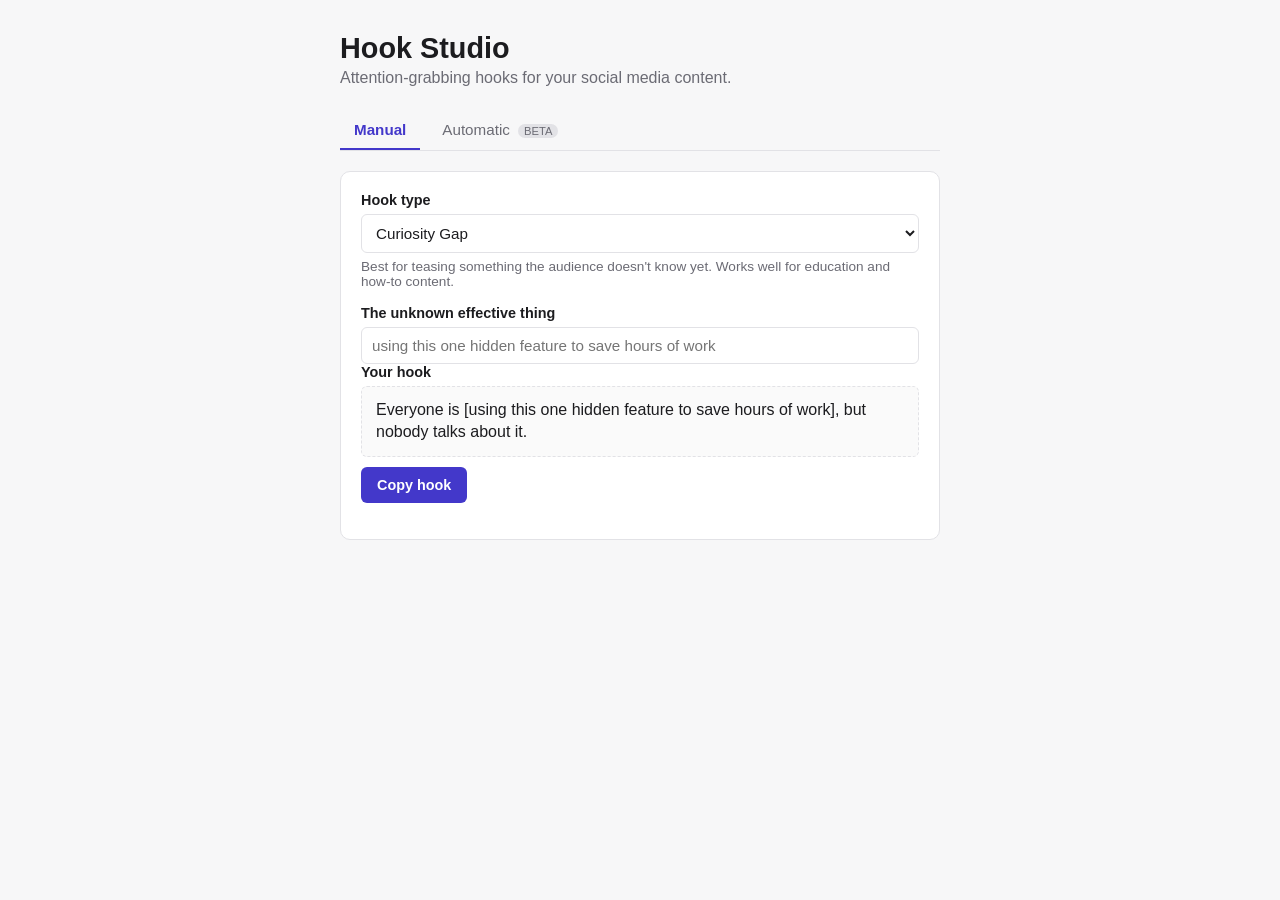
==== index.html @ f7ed2198 "Add Hook Studio: manual hook builder and beta automatic mode Manual mode is a client-side fill-in-th" ====
<!doctype html>
<html lang="en">
<head>
  <meta charset="UTF-8" />
  <meta name="viewport" content="width=device-width, initial-scale=1.0" />
  <title>Hook Studio</title>
  <link rel="stylesheet" href="styles.css" />
</head>
<body>
  <div class="page">
    <header class="site-header">
      <h1>Hook Studio</h1>
      <p class="tagline">Attention-grabbing hooks for your social media content.</p>
    </header>

    <nav class="mode-toggle" role="tablist">
      <button class="mode-btn active" id="tab-manual" role="tab" aria-selected="true">Manual</button>
      <button class="mode-btn" id="tab-automatic" role="tab" aria-selected="false">Automatic <span class="beta-tag">beta</span></button>
    </nav>

    <!-- Manual mode -->
    <section id="panel-manual" class="panel">
      <div class="field">
        <label for="hook-type">Hook type</label>
        <select id="hook-type"></select>
        <p class="hint" id="hook-type-bestfor"></p>
      </div>

      <div id="blanks-container" class="blanks-container"></div>

      <div class="field">
        <label>Your hook</label>
        <div class="preview" id="manual-preview"></div>
        <button class="btn" id="copy-manual">Copy hook</button>
        <span class="copied-msg" id="copied-manual">Copied!</span>
      </div>
    </section>

    <!-- Automatic mode -->
    <section id="panel-automatic" class="panel hidden">
      <p class="beta-note">Automatic mode is still in beta.</p>

      <div class="field">
        <label for="auto-concept">Video concept</label>
        <textarea id="auto-concept" rows="3" placeholder="e.g. a quick tutorial on batch cooking meals for the week"></textarea>
      </div>

      <div class="field">
        <label for="auto-goal">Goal of the video</label>
        <select id="auto-goal">
          <option value="Education">Education</option>
          <option value="Storytelling">Storytelling</option>
          <option value="Entertainment">Entertainment</option>
          <option value="Inspiration">Inspiration</option>
          <option value="Promotion">Promotion</option>
          <option value="Opinion">Opinion</option>
        </select>
      </div>

      <div class="field">
        <label for="auto-platform">Platform</label>
        <select id="auto-platform">
          <option value="TikTok">TikTok</option>
          <option value="Instagram Reels">Instagram Reels</option>
          <option value="YouTube Shorts">YouTube Shorts</option>
          <option value="YouTube Longform">YouTube Longform</option>
          <option value="Other">Other</option>
        </select>
      </div>

      <div class="field">
        <label for="auto-count">Number of hooks</label>
        <input type="number" id="auto-count" min="1" max="10" value="5" />
      </div>

      <button class="btn" id="auto-generate">Generate hooks</button>

      <div id="auto-status" class="hint"></div>
      <ul id="auto-results" class="results-list"></ul>
    </section>
  </div>

  <script src="app.js"></script>
</body>
</html>
---- styles.css ----
:root {
  --bg: #f7f7f8;
  --card-bg: #ffffff;
  --border: #e2e2e6;
  --text: #1c1c1f;
  --muted: #6b6b74;
  --accent: #4338ca;
  --accent-hover: #362d9e;
  --success: #1a7f37;
}

* {
  box-sizing: border-box;
}

body {
  margin: 0;
  font-family: -apple-system, BlinkMacSystemFont, "Segoe UI", Roboto, Helvetica, Arial, sans-serif;
  background: var(--bg);
  color: var(--text);
}

.page {
  max-width: 640px;
  margin: 0 auto;
  padding: 32px 20px 64px;
}

.site-header h1 {
  margin: 0 0 4px;
  font-size: 1.8rem;
}

.tagline {
  margin: 0 0 24px;
  color: var(--muted);
}

.mode-toggle {
  display: flex;
  gap: 8px;
  margin-bottom: 20px;
  border-bottom: 1px solid var(--border);
}

.mode-btn {
  appearance: none;
  border: none;
  background: none;
  padding: 10px 14px;
  font-size: 0.95rem;
  color: var(--muted);
  cursor: pointer;
  border-bottom: 2px solid transparent;
}

.mode-btn.active {
  color: var(--accent);
  border-bottom-color: var(--accent);
  font-weight: 600;
}

.beta-tag {
  font-size: 0.7rem;
  text-transform: uppercase;
  background: var(--border);
  color: var(--muted);
  padding: 1px 6px;
  border-radius: 999px;
  margin-left: 4px;
}

.panel {
  background: var(--card-bg);
  border: 1px solid var(--border);
  border-radius: 10px;
  padding: 20px;
}

.panel.hidden {
  display: none;
}

.field {
  margin-bottom: 16px;
}

label {
  display: block;
  font-weight: 600;
  font-size: 0.9rem;
  margin-bottom: 6px;
}

select,
input[type="number"],
input[type="text"],
textarea {
  width: 100%;
  padding: 9px 10px;
  border: 1px solid var(--border);
  border-radius: 6px;
  font-size: 0.95rem;
  font-family: inherit;
  background: #fff;
  color: var(--text);
}

textarea {
  resize: vertical;
}

.hint {
  margin: 6px 0 0;
  font-size: 0.85rem;
  color: var(--muted);
}

.blanks-container .field:last-child {
  margin-bottom: 0;
}

.preview {
  min-height: 44px;
  padding: 12px 14px;
  border: 1px dashed var(--border);
  border-radius: 6px;
  background: #fafafa;
  font-size: 1rem;
  line-height: 1.4;
  margin-bottom: 10px;
}

.btn {
  appearance: none;
  border: none;
  background: var(--accent);
  color: #fff;
  padding: 10px 16px;
  border-radius: 6px;
  font-size: 0.9rem;
  font-weight: 600;
  cursor: pointer;
}

.btn:hover {
  background: var(--accent-hover);
}

.btn:disabled {
  background: var(--border);
  color: var(--muted);
  cursor: not-allowed;
}

.copied-msg {
  display: inline-block;
  margin-left: 10px;
  font-size: 0.85rem;
  color: var(--success);
  opacity: 0;
  transition: opacity 0.15s ease;
}

.copied-msg.show {
  opacity: 1;
}

.beta-note {
  margin: 0 0 16px;
  font-size: 0.85rem;
  color: var(--muted);
  font-style: italic;
}

.results-list {
  list-style: none;
  padding: 0;
  margin: 16px 0 0;
  display: flex;
  flex-direction: column;
  gap: 8px;
}

.results-list li {
  display: flex;
  justify-content: space-between;
  align-items: center;
  gap: 12px;
  padding: 10px 12px;
  border: 1px solid var(--border);
  border-radius: 6px;
  background: #fafafa;
  font-size: 0.95rem;
}

.results-list li button {
  flex-shrink: 0;
  appearance: none;
  border: 1px solid var(--border);
  background: #fff;
  color: var(--text);
  padding: 5px 10px;
  border-radius: 5px;
  font-size: 0.8rem;
  cursor: pointer;
}

.results-list li button:hover {
  background: var(--border);
}

.error-text {
  color: #b42318;
}
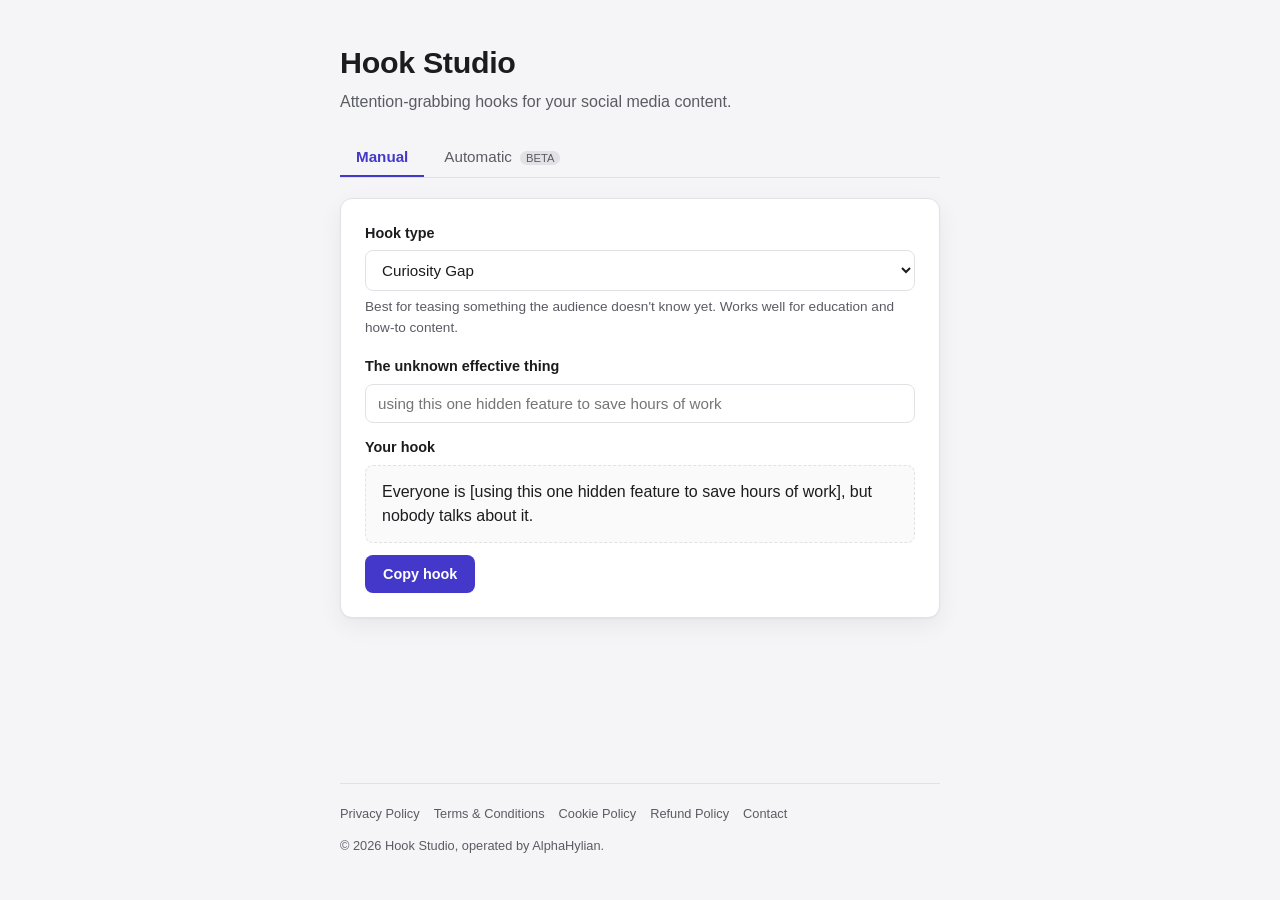
==== commit 8b230d01: "Add legal pages, consent flow, accessibility fixes, and UI polish Adds Privacy Policy, Terms & Condi" ====
--- a/index.html
+++ b/index.html
@@ -3,6 +3,7 @@
 <head>
   <meta charset="UTF-8" />
   <meta name="viewport" content="width=device-width, initial-scale=1.0" />
+  <meta name="description" content="Hook Studio helps you write attention-grabbing opening hooks for social media and video content, manually or with AI assistance." />
   <title>Hook Studio</title>
   <link rel="stylesheet" href="styles.css" />
 </head>
@@ -13,71 +14,104 @@
       <p class="tagline">Attention-grabbing hooks for your social media content.</p>
     </header>
 
-    <nav class="mode-toggle" role="tablist">
-      <button class="mode-btn active" id="tab-manual" role="tab" aria-selected="true">Manual</button>
-      <button class="mode-btn" id="tab-automatic" role="tab" aria-selected="false">Automatic <span class="beta-tag">beta</span></button>
-    </nav>
+    <main>
+      <nav class="mode-toggle" role="tablist" aria-label="Hook creation mode">
+        <button
+          class="mode-btn active"
+          id="tab-manual"
+          role="tab"
+          aria-selected="true"
+          aria-controls="panel-manual"
+        >Manual</button>
+        <button
+          class="mode-btn"
+          id="tab-automatic"
+          role="tab"
+          aria-selected="false"
+          aria-controls="panel-automatic"
+          tabindex="-1"
+        >Automatic <span class="beta-tag">beta</span></button>
+      </nav>
 
-    <!-- Manual mode -->
-    <section id="panel-manual" class="panel">
-      <div class="field">
-        <label for="hook-type">Hook type</label>
-        <select id="hook-type"></select>
-        <p class="hint" id="hook-type-bestfor"></p>
-      </div>
+      <!-- Manual mode -->
+      <section id="panel-manual" class="panel" role="tabpanel" aria-labelledby="tab-manual" tabindex="0">
+        <div class="field">
+          <label for="hook-type">Hook type</label>
+          <select id="hook-type"></select>
+          <p class="hint" id="hook-type-bestfor"></p>
+        </div>
 
-      <div id="blanks-container" class="blanks-container"></div>
+        <div id="blanks-container" class="blanks-container"></div>
 
-      <div class="field">
-        <label>Your hook</label>
-        <div class="preview" id="manual-preview"></div>
-        <button class="btn" id="copy-manual">Copy hook</button>
-        <span class="copied-msg" id="copied-manual">Copied!</span>
-      </div>
-    </section>
+        <div class="field">
+          <p class="field-label" id="manual-preview-label">Your hook</p>
+          <div class="preview" id="manual-preview" role="status" aria-labelledby="manual-preview-label"></div>
+          <button class="btn" id="copy-manual" type="button">Copy hook</button>
+          <span class="copied-msg" id="copied-manual" role="status">Copied!</span>
+        </div>
+      </section>
 
-    <!-- Automatic mode -->
-    <section id="panel-automatic" class="panel hidden">
-      <p class="beta-note">Automatic mode is still in beta.</p>
+      <!-- Automatic mode -->
+      <section id="panel-automatic" class="panel hidden" role="tabpanel" aria-labelledby="tab-automatic" tabindex="0">
+        <p class="beta-note">Automatic mode is still in beta.</p>
 
-      <div class="field">
-        <label for="auto-concept">Video concept</label>
-        <textarea id="auto-concept" rows="3" placeholder="e.g. a quick tutorial on batch cooking meals for the week"></textarea>
-      </div>
+        <div class="field">
+          <label for="auto-concept">Video concept</label>
+          <textarea id="auto-concept" rows="3" placeholder="e.g. a quick tutorial on batch cooking meals for the week"></textarea>
+        </div>
 
-      <div class="field">
-        <label for="auto-goal">Goal of the video</label>
-        <select id="auto-goal">
-          <option value="Education">Education</option>
-          <option value="Storytelling">Storytelling</option>
-          <option value="Entertainment">Entertainment</option>
-          <option value="Inspiration">Inspiration</option>
-          <option value="Promotion">Promotion</option>
-          <option value="Opinion">Opinion</option>
-        </select>
-      </div>
+        <div class="field">
+          <label for="auto-goal">Goal of the video</label>
+          <select id="auto-goal">
+            <option value="Education">Education</option>
+            <option value="Storytelling">Storytelling</option>
+            <option value="Entertainment">Entertainment</option>
+            <option value="Inspiration">Inspiration</option>
+            <option value="Promotion">Promotion</option>
+            <option value="Opinion">Opinion</option>
+          </select>
+        </div>
 
-      <div class="field">
-        <label for="auto-platform">Platform</label>
-        <select id="auto-platform">
-          <option value="TikTok">TikTok</option>
-          <option value="Instagram Reels">Instagram Reels</option>
-          <option value="YouTube Shorts">YouTube Shorts</option>
-          <option value="YouTube Longform">YouTube Longform</option>
-          <option value="Other">Other</option>
-        </select>
-      </div>
+        <div class="field">
+          <label for="auto-platform">Platform</label>
+          <select id="auto-platform">
+            <option value="TikTok">TikTok</option>
+            <option value="Instagram Reels">Instagram Reels</option>
+            <option value="YouTube Shorts">YouTube Shorts</option>
+            <option value="YouTube Longform">YouTube Longform</option>
+            <option value="Other">Other</option>
+          </select>
+        </div>
 
-      <div class="field">
-        <label for="auto-count">Number of hooks</label>
-        <input type="number" id="auto-count" min="1" max="10" value="5" />
-      </div>
+        <div class="field">
+          <label for="auto-count">Number of hooks</label>
+          <input type="number" id="auto-count" min="1" max="10" value="5" />
+        </div>
 
-      <button class="btn" id="auto-generate">Generate hooks</button>
+        <div class="consent-field">
+          <input type="checkbox" id="auto-consent" />
+          <label for="auto-consent">
+            I understand my video concept is sent to a third-party AI provider to generate hooks, and I won't enter personal or sensitive information. See the <a href="privacy.html">Privacy Policy</a>.
+          </label>
+        </div>
 
-      <div id="auto-status" class="hint"></div>
-      <ul id="auto-results" class="results-list"></ul>
-    </section>
+        <button class="btn" id="auto-generate" type="button" disabled>Generate hooks</button>
+
+        <div id="auto-status" class="hint" role="status" aria-live="polite"></div>
+        <ul id="auto-results" class="results-list"></ul>
+      </section>
+    </main>
+
+    <footer class="site-footer">
+      <nav aria-label="Legal">
+        <a href="privacy.html">Privacy Policy</a>
+        <a href="terms.html">Terms &amp; Conditions</a>
+        <a href="cookies.html">Cookie Policy</a>
+        <a href="refund.html">Refund Policy</a>
+        <a href="mailto:ayandabose2021@gmail.com">Contact</a>
+      </nav>
+      <p>&copy; 2026 Hook Studio, operated by AlphaHylian.</p>
+    </footer>
   </div>
 
   <script src="app.js"></script>
--- a/styles.css
+++ b/styles.css
@@ -1,12 +1,14 @@
 :root {
-  --bg: #f7f7f8;
+  --bg: #f5f5f7;
   --card-bg: #ffffff;
   --border: #e2e2e6;
   --text: #1c1c1f;
-  --muted: #6b6b74;
+  --muted: #5b5b64;
   --accent: #4338ca;
   --accent-hover: #362d9e;
   --success: #1a7f37;
+  --danger: #b42318;
+  --shadow: 0 1px 2px rgba(20, 20, 30, 0.04), 0 8px 24px rgba(20, 20, 30, 0.06);
 }
 
 * {
@@ -18,27 +20,55 @@
   font-family: -apple-system, BlinkMacSystemFont, "Segoe UI", Roboto, Helvetica, Arial, sans-serif;
   background: var(--bg);
   color: var(--text);
+  line-height: 1.5;
+}
+
+a {
+  color: var(--accent);
+}
+
+a:hover {
+  color: var(--accent-hover);
+}
+
+:focus-visible {
+  outline: 2px solid var(--accent);
+  outline-offset: 2px;
+  border-radius: 4px;
 }
 
 .page {
   max-width: 640px;
   margin: 0 auto;
-  padding: 32px 20px 64px;
+  padding: 40px 20px 32px;
+  min-height: 100vh;
+  display: flex;
+  flex-direction: column;
+}
+
+.page > main,
+.page > .panel {
+  flex: 1 0 auto;
+}
+
+.site-header {
+  margin-bottom: 24px;
 }
 
 .site-header h1 {
   margin: 0 0 4px;
-  font-size: 1.8rem;
+  font-size: 1.9rem;
+  letter-spacing: -0.01em;
 }
 
 .tagline {
-  margin: 0 0 24px;
+  margin: 0;
   color: var(--muted);
 }
 
 .mode-toggle {
   display: flex;
-  gap: 8px;
+  gap: 4px;
   margin-bottom: 20px;
   border-bottom: 1px solid var(--border);
 }
@@ -47,11 +77,17 @@
   appearance: none;
   border: none;
   background: none;
-  padding: 10px 14px;
+  padding: 10px 16px;
   font-size: 0.95rem;
   color: var(--muted);
   cursor: pointer;
   border-bottom: 2px solid transparent;
+  border-radius: 6px 6px 0 0;
+}
+
+.mode-btn:hover {
+  color: var(--text);
+  background: rgba(0, 0, 0, 0.03);
 }
 
 .mode-btn.active {
@@ -73,8 +109,9 @@
 .panel {
   background: var(--card-bg);
   border: 1px solid var(--border);
-  border-radius: 10px;
-  padding: 20px;
+  border-radius: 12px;
+  padding: 24px;
+  box-shadow: var(--shadow);
 }
 
 .panel.hidden {
@@ -82,10 +119,15 @@
 }
 
 .field {
-  margin-bottom: 16px;
-}
-
-label {
+  margin-bottom: 18px;
+}
+
+.field:last-child {
+  margin-bottom: 0;
+}
+
+label,
+.field-label {
   display: block;
   font-weight: 600;
   font-size: 0.9rem;
@@ -97,13 +139,26 @@
 input[type="text"],
 textarea {
   width: 100%;
-  padding: 9px 10px;
+  padding: 10px 12px;
   border: 1px solid var(--border);
-  border-radius: 6px;
+  border-radius: 8px;
   font-size: 0.95rem;
   font-family: inherit;
   background: #fff;
   color: var(--text);
+  transition: border-color 0.15s ease;
+}
+
+select:hover,
+input:hover,
+textarea:hover {
+  border-color: #c7c7cf;
+}
+
+select:focus,
+input:focus,
+textarea:focus {
+  border-color: var(--accent);
 }
 
 textarea {
@@ -116,19 +171,15 @@
   color: var(--muted);
 }
 
-.blanks-container .field:last-child {
-  margin-bottom: 0;
-}
-
 .preview {
   min-height: 44px;
-  padding: 12px 14px;
+  padding: 14px 16px;
   border: 1px dashed var(--border);
-  border-radius: 6px;
+  border-radius: 8px;
   background: #fafafa;
   font-size: 1rem;
-  line-height: 1.4;
-  margin-bottom: 10px;
+  line-height: 1.5;
+  margin-bottom: 12px;
 }
 
 .btn {
@@ -136,14 +187,15 @@
   border: none;
   background: var(--accent);
   color: #fff;
-  padding: 10px 16px;
-  border-radius: 6px;
+  padding: 11px 18px;
+  border-radius: 8px;
   font-size: 0.9rem;
   font-weight: 600;
   cursor: pointer;
-}
-
-.btn:hover {
+  transition: background 0.15s ease;
+}
+
+.btn:hover:not(:disabled) {
   background: var(--accent-hover);
 }
 
@@ -173,10 +225,32 @@
   font-style: italic;
 }
 
+.consent-field {
+  display: flex;
+  align-items: flex-start;
+  gap: 10px;
+  margin-bottom: 18px;
+}
+
+.consent-field input[type="checkbox"] {
+  width: 18px;
+  height: 18px;
+  margin-top: 2px;
+  flex-shrink: 0;
+  accent-color: var(--accent);
+}
+
+.consent-field label {
+  font-weight: 400;
+  font-size: 0.85rem;
+  color: var(--muted);
+  margin-bottom: 0;
+}
+
 .results-list {
   list-style: none;
   padding: 0;
-  margin: 16px 0 0;
+  margin: 18px 0 0;
   display: flex;
   flex-direction: column;
   gap: 8px;
@@ -187,9 +261,9 @@
   justify-content: space-between;
   align-items: center;
   gap: 12px;
-  padding: 10px 12px;
+  padding: 11px 14px;
   border: 1px solid var(--border);
-  border-radius: 6px;
+  border-radius: 8px;
   background: #fafafa;
   font-size: 0.95rem;
 }
@@ -200,8 +274,8 @@
   border: 1px solid var(--border);
   background: #fff;
   color: var(--text);
-  padding: 5px 10px;
-  border-radius: 5px;
+  padding: 6px 12px;
+  border-radius: 6px;
   font-size: 0.8rem;
   cursor: pointer;
 }
@@ -211,5 +285,84 @@
 }
 
 .error-text {
-  color: #b42318;
-}
+  color: var(--danger);
+}
+
+/* Footer (shown on every page) */
+.site-footer {
+  margin-top: 40px;
+  padding-top: 20px;
+  border-top: 1px solid var(--border);
+  font-size: 0.8rem;
+  color: var(--muted);
+}
+
+.site-footer nav {
+  display: flex;
+  flex-wrap: wrap;
+  gap: 4px 14px;
+  margin-bottom: 8px;
+}
+
+.site-footer nav a {
+  color: var(--muted);
+  text-decoration: none;
+}
+
+.site-footer nav a:hover {
+  color: var(--accent);
+  text-decoration: underline;
+}
+
+/* Legal / static content pages */
+.legal-banner {
+  background: #fff7ed;
+  border: 1px solid #fdba74;
+  color: #7c2d12;
+  border-radius: 8px;
+  padding: 12px 14px;
+  font-size: 0.85rem;
+  margin-bottom: 24px;
+}
+
+.legal-content h2 {
+  font-size: 1.15rem;
+  margin: 28px 0 8px;
+}
+
+.legal-content h2:first-child {
+  margin-top: 0;
+}
+
+.legal-content p,
+.legal-content li {
+  font-size: 0.95rem;
+  color: var(--text);
+}
+
+.legal-content ul {
+  padding-left: 20px;
+}
+
+.legal-content .updated {
+  font-size: 0.8rem;
+  color: var(--muted);
+  margin-top: -8px;
+}
+
+.back-link {
+  display: inline-block;
+  margin-bottom: 20px;
+  font-size: 0.9rem;
+  text-decoration: none;
+}
+
+@media (max-width: 420px) {
+  .site-header h1 {
+    font-size: 1.6rem;
+  }
+
+  .panel {
+    padding: 18px;
+  }
+}
